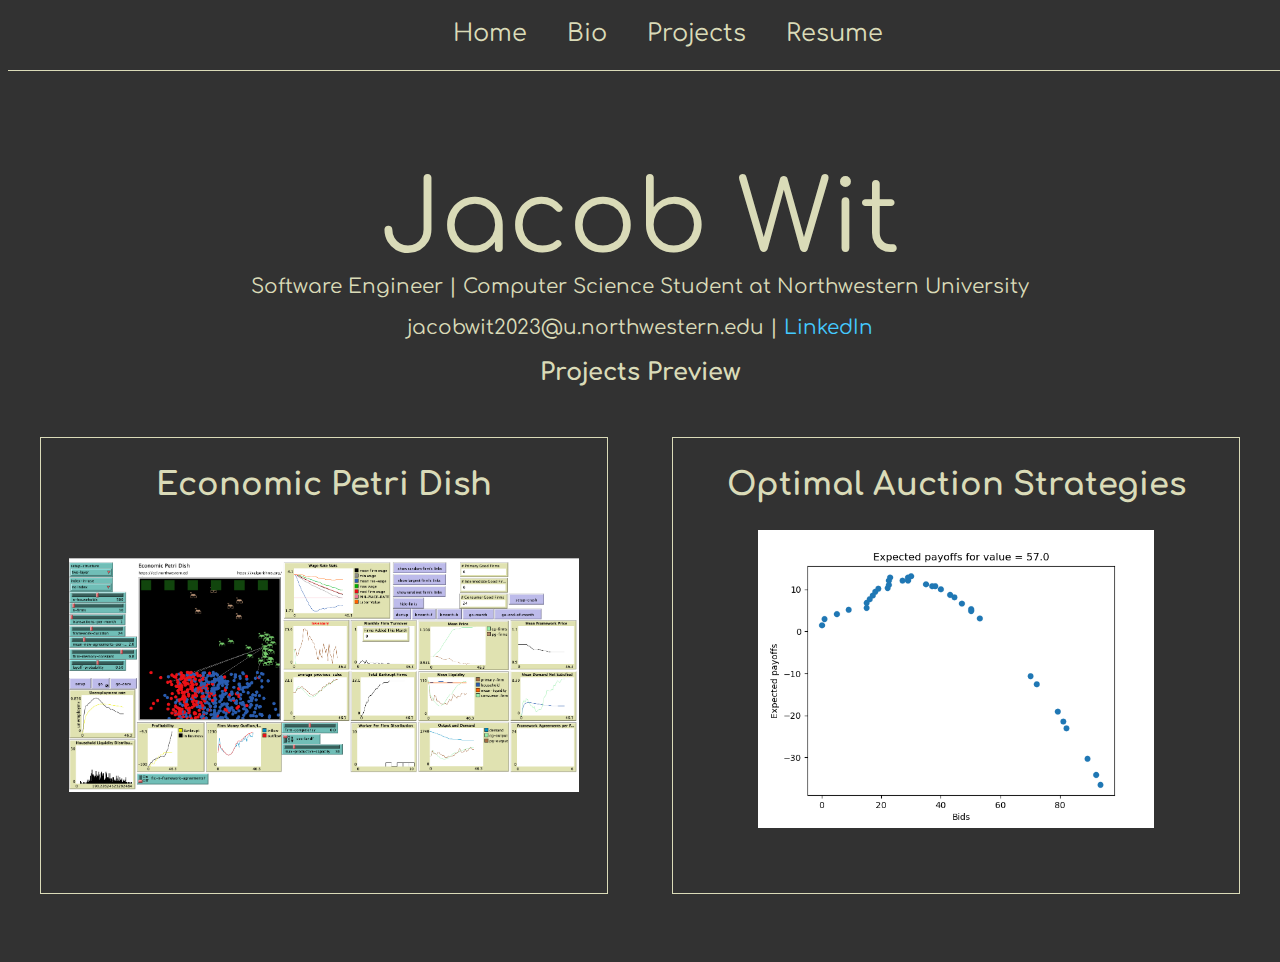
==== index.html @ c7f43125 "Added all content" ====
<html>
<header>
   <title>Landing page</title>
   <link rel="stylesheet" type="text/css" href="styles.css"/>
   <link href="https://fonts.googleapis.com/icon?family=Material+Icons"
      rel="stylesheet">
      <link rel="preconnect" href="https://fonts.googleapis.com">
   <link rel="preconnect" href="https://fonts.gstatic.com" crossorigin>
   <link href="https://fonts.googleapis.com/css2?family=Comfortaa:wght@700&display=swap" rel="stylesheet">  
</header>
<body id="landing_page_body">
   <nav role="navigation" class="navbar">
      <ul class="navigation_options">
         <li class="navbar_button">
            <a class="home_link" href="./index.html">Home</a>
         </li>
         <li class="navbar_button">
            <a class="bio_link" href="./bio.html">Bio</a>
         </li>
         <li class="navbar_button">
            <a class="projects_link" href="./projects_home.html">Projects</a>
            <ul class="dropdown-menu">
               <li class="project_dropdown_item"><a href="./economic_petri_dish.html">Economic Petri Dish</a></li>
               <li class="project_dropdown_item"><a href="./optimal_auction.html">Optimal Auction Strategies</a></li>
           </ul>
         </li>
         <li class="navbar_button">
            <a class="resume_link" href="./resume.html">Resume</a>
         </li>
      </ul>
  </nav>
  <main>
      <div id="main_landing_page_content">
         <div id="main_name">
            Jacob Wit
         </div>
         <div id="titles">
            Software Engineer | Computer Science Student at Northwestern University
         </div>
         <br>
         <div id="contact_info">
            jacobwit2023@u.northwestern.edu | <a id="linkedin_link" href="https://www.linkedin.com/in/jacob-wit-10529b1aa?lipi=urn%3Ali%3Apage%3Ad_flagship3_profile_view_base_contact_details%3BlJUY%2F2HhTNuhMd%2BF9WtMug%3D%3D">LinkedIn</a>
         </div>
         <h2>Projects Preview</h2>
         <div id="landing_page_projects_showcase">
            <a class = "tile_link" id="petri_dish_tile_link" href="./economic_petri_dish.html">
               <div class="project_tile" id="petri_dish_tile">
                 <h1 class="tile_title">Economic Petri Dish</h1>
                 <img alt="screenshot of the petri dish model user interface" id="petri_dish_tile_screenshot" src="./petri_dish_model.png">
               </div>
           </a>
           <a class="tile_link" id="auctions_tile_link" href="./optimal_auction.html">
               <div class="project_tile" id="auctions_tile">
                 <h1 class="tile_title">Optimal Auction Strategies</h1>
                 <img src="./expected_payoffs_for_value57.0.png" id="auctions_tile_screenshot">
               </div>
           </a>
         </div>
      </div>
  </main>
</body>
</html>
---- styles.css ----
main{
    margin-top: 70px;
}

a:any-link {
    color: inherit;
    text-decoration: none;
}

#landing_page_body{
    /* background-image: url(./background_image.jpg); */
    background-color: rgb(50, 50, 50);
    background-repeat: no-repeat;
    background-size: cover;
}

#bio_page_body{
    background-color: rgb(50, 50, 50);
}

#resume_page_body{
    background-color: rgb(50, 50, 50);
}

body{
    background-color: rgb(50, 50, 50);
}

.navbar{
    background-color: rgb(50, 50, 50);
    position: fixed;
    top: 0px;
    display: flex;
    justify-content: center;
    width: 100%;
    height: 70px;
    border-bottom: solid 1px rgb(218, 219, 184);
}

.navbar ul{
    list-style: none;
    display: flex;
    flex-direction: row;
    margin-top: 20px;
}

.navbar_button{
    font-size: x-large;
    font-family: 'Comfortaa';
    color: rgb(218, 219, 184);
    margin-left: 20px;
    margin-right: 20px;
}

.navbar .dropdown-menu li{
    display: block;
}

.navbar .dropdown-menu{
  display: none;
}

.navbar li:hover .dropdown-menu{
  display: block;
  margin-top: 0;
  position: absolute;
  background-color: rgb(50, 50, 50);
  border: 1px solid rgb(218, 219, 184);
  display: flex;
  flex-direction: column;
  padding-top: 5px;
  padding-left: 0;
}

.navbar_button:hover{
    color: rgb(249, 141, 0);
}

.project_dropdown_item{
    color: rgb(218, 219, 184);
    font-size: medium;
}

.project_dropdown_item:hover{
    color: rgb(249, 141, 0);
}

#main_landing_page_content{
    display: flex;
    flex-direction: column;
    align-items: center;
    justify-content: center;
    width: 100%;
    height: 100%;
    font-family: 'Comfortaa';
    color: rgb(218, 219, 184);
}

#main_name{
    font-size: 100;
    font-weight: normal;
}

#titles{
    font-size: 20;
}

#contact_info{
    font-size: 20;
}

#linkedin_link{
    color:rgb(68, 202, 255)
}

#landing_page_projects_showcase{
    display: flex;
    flex-direction: row;
}

/* bio page */
#bio_page_content{
    display: flex;
    flex-direction: row;
    align-items: center;
    justify-content: center;
    width: 100%;
    height: 80%;
}

#portrait{
    width: 25%;
    margin-left: 5%;
    margin-right: 5%;
    border-radius: 50%;
}

#bio_text{
    font-family: 'Comfortaa';
    color: rgb(241, 242, 234);
    margin-right: 5%;
}

#paragraph_resume_link{
    color: rgb(218, 219, 184);
}

/*resume page */
#main_resume_page_content{
    width: 100%;
    height: 80%;
    display: flex;
    flex-direction: column;
    justify-content: center;
    align-items: center;
}

#embedded_resume{
    width: 70%;
    height: 600;
}

#resume_main_header{
    font-family: 'Comfortaa';
    color: rgb(241, 242, 234);
}

#resume_alternative_link{
    font-family: 'Comfortaa';
    color: rgb(241, 242, 234);
}

#resume_here{
    color: rgb(218, 219, 184);
}

/* projects home */
#project_home_content{
    display: flex;
    flex-direction: row;
    width: 100%;
    height: 80%;
    font-family: 'Comfortaa';
    color: rgb(241, 242, 234);
}

.tile_link{
    border: 1px solid rgb(218, 219, 184);
    width: 45%;
    margin: 2.5%;
    height: 100%;
}

.tile_link:hover{
    border: 5px solid rgb(218, 219, 184);
}

.project_tile{
    width: 100%;
    height: 100%;
    display: flex;
    flex-direction: column;
    align-items: center;
}

#petri_dish_tile_screenshot{
    width: 90%;
    margin-top: 5%;
    margin-bottom: 6%;
}

.project_tile_overview_text{
    margin: 15px;
}

#auctions_tile_screenshot{
    width: 70%;
}

.tile_title{
    margin: 5%;
}

/* petri dish */
#petri_dish_main_content{
    display: flex;
    flex-direction: column;
    align-items: center;
    font-family: 'Comfortaa';
    color: rgb(241, 242, 234);
}

.petri_dish_project_section{
    display: flex;
    flex-direction: row;
    width: 100%;
    margin-top: 30px;
}

.petri_dish_picture_container{
    display: flex;
    justify-content: center;
    align-items: center;
    width: 45%;
}

.petri_dish_text_container{
    display: flex;
    flex-direction: column;
    width: 45%;
}

#petri_dish_model_overview_screenshot{
    width: 90%;
}

#abm_wiki_link{
    display: inline-block;
}

#flowchart_picture{
    width: 90%;
    background-color: white;
}

/* auctions */
#auctions_main_content{
    display: flex;
    flex-direction: column;
    align-items: center;
    font-family: 'Comfortaa';
    color: rgb(241, 242, 234);
}

.auctions_project_section{
    display: flex;
    flex-direction: row;
    width: 100%;
    margin-top: 30px;
}

.auctions_picture_container{
    display: flex;
    justify-content: center;
    align-items: center;
    flex-direction: column;
    width: 45%;
}

.auctions_text_container{
    display: flex;
    flex-direction: column;
    width: 45%;
}

#desmos_graph{
    width: 90%;
    height: 455px;
}

.auctions_results{
    width: 60%;
}
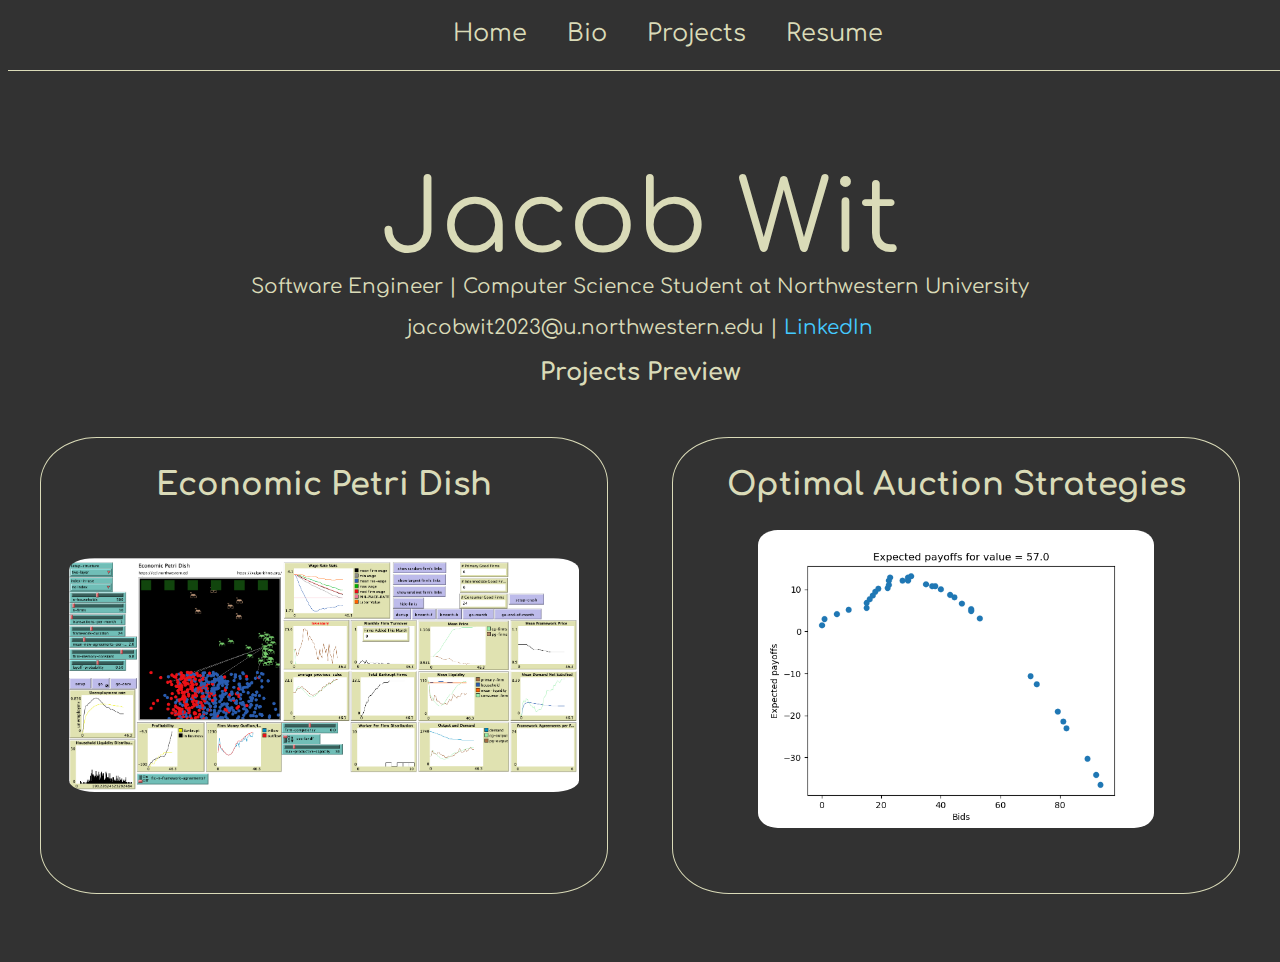
==== commit 34f0a0db: "modified some accessibility stuff" ====
--- a/index.html
+++ b/index.html
@@ -1,4 +1,4 @@
-<html>
+<html lang="en">
 <header>
    <title>Landing page</title>
    <link rel="stylesheet" type="text/css" href="styles.css"/>
@@ -52,7 +52,7 @@
            <a class="tile_link" id="auctions_tile_link" href="./optimal_auction.html">
                <div class="project_tile" id="auctions_tile">
                  <h1 class="tile_title">Optimal Auction Strategies</h1>
-                 <img src="./expected_payoffs_for_value57.0.png" id="auctions_tile_screenshot">
+                 <img src="./expected_payoffs_for_value57.0.png" id="auctions_tile_screenshot" alt="a graph of expected payoffs for different bids, click to learn more">
                </div>
            </a>
          </div>
--- a/styles.css
+++ b/styles.css
@@ -132,7 +132,7 @@
     width: 25%;
     margin-left: 5%;
     margin-right: 5%;
-    border-radius: 50%;
+    border-radius: 10%;
 }
 
 #bio_text{
@@ -186,6 +186,7 @@
 
 .tile_link{
     border: 1px solid rgb(218, 219, 184);
+    border-radius: 10%;
     width: 45%;
     margin: 2.5%;
     height: 100%;
@@ -207,6 +208,7 @@
     width: 90%;
     margin-top: 5%;
     margin-bottom: 6%;
+    border-radius: 5%;
 }
 
 .project_tile_overview_text{
@@ -215,6 +217,7 @@
 
 #auctions_tile_screenshot{
     width: 70%;
+    border-radius: 5%;
 }
 
 .tile_title{
